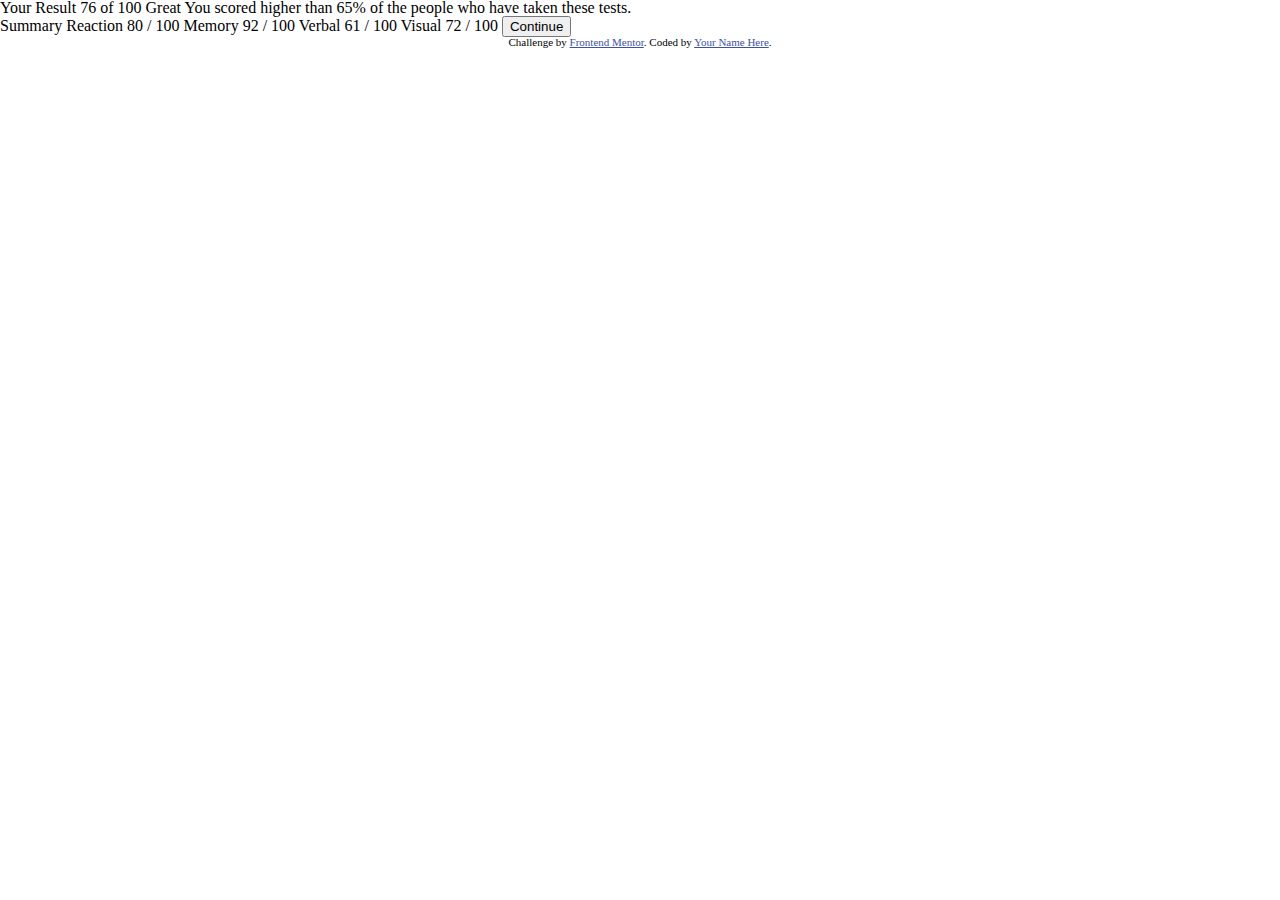
==== index.html @ 72ab96c1 "17h36 CSS" ====
<!DOCTYPE html>
<html lang="en">
<head>
  <meta charset="UTF-8">
  <meta name="viewport" content="width=device-width, initial-scale=1.0"> <!-- displays site properly based on user's device -->

  <link rel="icon" type="image/png" sizes="32x32" href="./assets/images/favicon-32x32.png">
  
  <link rel="stylesheet" href="./reset.css" />
  <link rel="stylesheet" href="./style.css" />

  <title>Frontend Mentor | Results summary component</title>

  <!-- Feel free to remove these styles or customise in your own stylesheet 👍 -->
  <style>
    .attribution { font-size: 11px; text-align: center; }
    .attribution a { color: hsl(228, 45%, 44%); }
  </style>
</head>
<body>
  <div id="main">
    <div id="results">
    Your Result
    76
    of 100
  
    Great
    You scored higher than 65% of the people who have taken these tests.
  
  </div>
  <div id="summary">
  
    
    Summary
  
    Reaction
    80 / 100
  
    Memory
    92 / 100
  
    Verbal
    61 / 100
  
    Visual
    72 / 100
  
   <button>Continue</button> 
  </div>
  </div>

  <div class="attribution">
    Challenge by <a href="https://www.frontendmentor.io?ref=challenge" target="_blank">Frontend Mentor</a>. 
    Coded by <a href="#">Your Name Here</a>.
  </div>
</body>
</html>
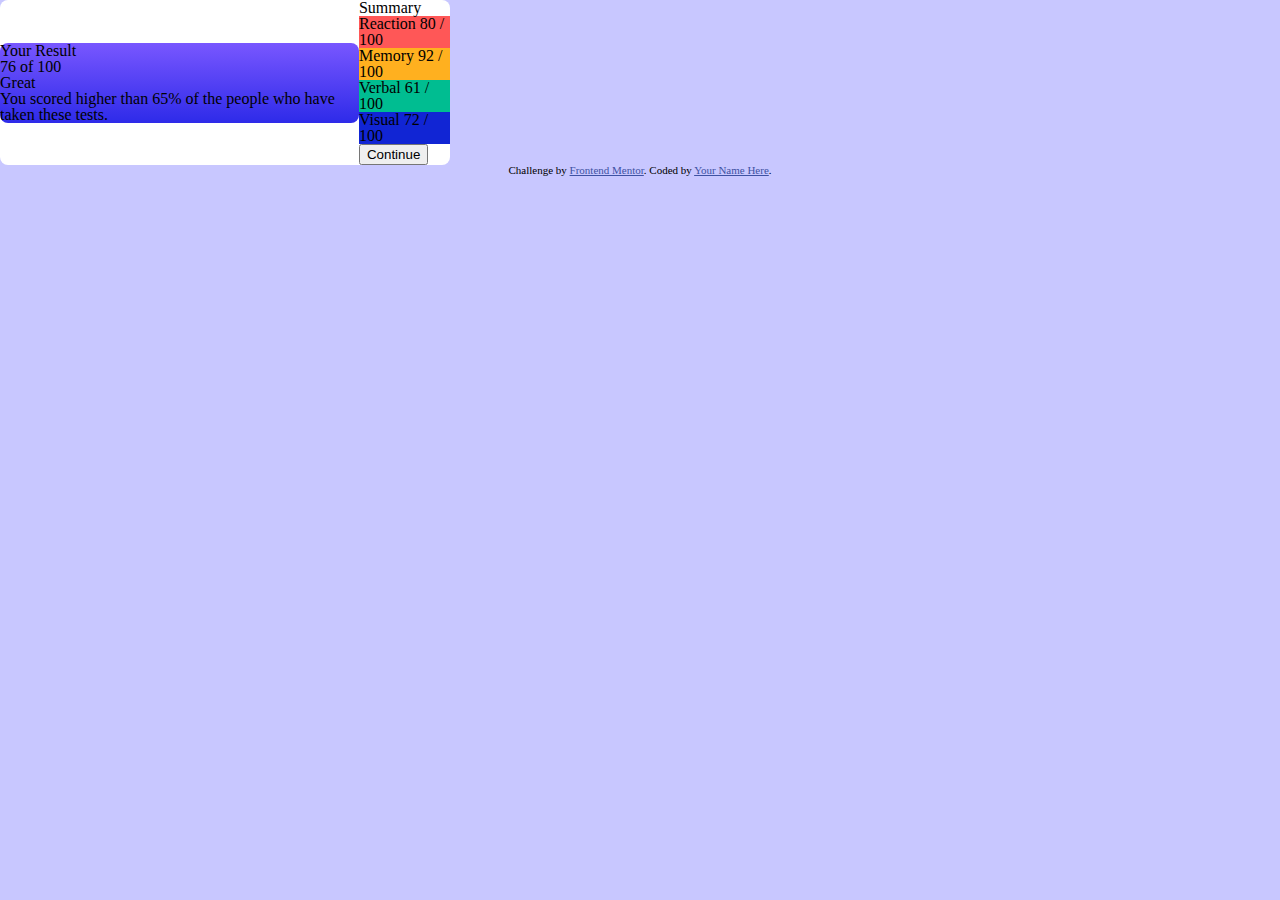
==== commit c4b6cb00: "18h44" ====
--- a/index.html
+++ b/index.html
@@ -20,32 +20,40 @@
 <body>
   <div id="main">
     <div id="results">
+      <div>
     Your Result
+    </div>
+    <div>
     76
     of 100
-  
+  </div>
+  <div>
     Great
+    </div>
+    <div>
     You scored higher than 65% of the people who have taken these tests.
-  
+  </div>
   </div>
   <div id="summary">
   
     
-    Summary
+  <div>Summary</div>
   
-    Reaction
-    80 / 100
+  <div id="reaction">Reaction
+    80 / 100</div>  
   
-    Memory
-    92 / 100
+    <div id="memory">Memory
+      92 / 100</div>
   
-    Verbal
-    61 / 100
+    <div id="verbal">Verbal
+      61 / 100</div>
   
-    Visual
-    72 / 100
-  
-   <button>Continue</button> 
+    <div id="visual">Visual
+      72 / 100</div>
+  <div>
+    <button>Continue</button>
+  </div>
+   
   </div>
   </div>
 
--- a/style.css
+++ b/style.css
@@ -0,0 +1,46 @@
+body {
+background: hsl(241, 100%, 89%);
+display: flex;
+justify-content: center;
+flex-direction: column;
+& #main {
+        display: flex;
+        background: white;
+        justify-content: center;
+        align-items: center;
+        width: 50vh;
+        border-radius: 8px;
+        & #results {
+display: flex;
+flex-direction: column;
+        
+        background: linear-gradient(hsl(252, 100%, 67%), hsl(241, 81%, 54%));
+    border-radius: 8px;
+    }
+& #summary {
+
+    & #reaction {
+        background: hsl(0, 100%, 67%);
+
+    }
+
+    & #memory {
+background: hsl(39, 100%, 56%);
+    }
+
+    & #verbal {
+        background: hsl(166, 100%, 37%);
+
+
+    }
+
+    & #visual {
+        background: hsl(234, 85%, 45%);
+
+
+    }
+}
+
+}
+
+}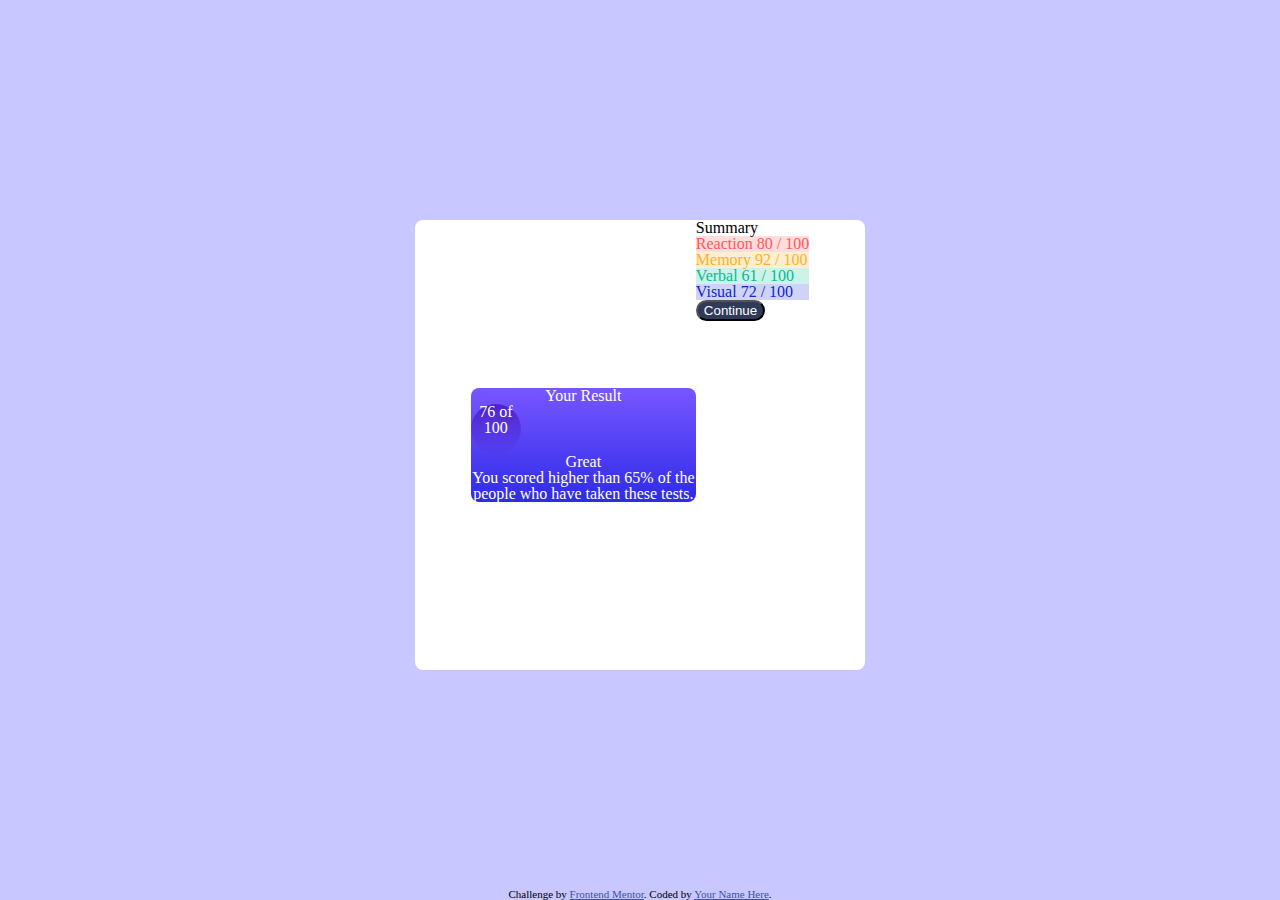
==== commit 5d580dc7: "21h33" ====
--- a/index.html
+++ b/index.html
@@ -23,7 +23,7 @@
       <div>
     Your Result
     </div>
-    <div>
+    <div id="note">
     76
     of 100
   </div>
--- a/style.css
+++ b/style.css
@@ -1,8 +1,10 @@
 body {
 background: hsl(241, 100%, 89%);
 display: flex;
-justify-content: center;
+justify-content: space-around;
 flex-direction: column;
+margin: auto;
+height: 100vh;
 & #main {
         display: flex;
         background: white;
@@ -10,34 +12,53 @@
         align-items: center;
         width: 50vh;
         border-radius: 8px;
+        margin: auto;
+        height: 50vh;
         & #results {
-display: flex;
-flex-direction: column;
-        
-        background: linear-gradient(hsl(252, 100%, 67%), hsl(241, 81%, 54%));
-    border-radius: 8px;
+            width: 25vh;
+            display: flex;
+            flex-direction: column;
+            color: white;
+            text-align: center;
+            background: linear-gradient(hsl(252, 100%, 67%), hsl(241, 81%, 54%));
+            border-radius: 8px;
+    & #note {
+        width: 25vh;
+        background: linear-gradient(hsla(256, 72%, 46%, 1), hsla(241, 72%, 46%, 0));
+        border-radius: 100px;
+        width: 50px;
+        height: 50px;
+        text-align: center;
+    }
     }
 & #summary {
-
+height: 50vh;
     & #reaction {
-        background: hsl(0, 100%, 67%);
+        background: hsla(0, 100%, 67%, 20%);
+        color: hsl(0, 100%, 67%);
 
     }
 
     & #memory {
-background: hsl(39, 100%, 56%);
+background: hsla(39, 100%, 56%, 20%);
+color: hsl(39, 100%, 56%);
     }
 
     & #verbal {
-        background: hsl(166, 100%, 37%);
-
-
+        background: hsla(166, 100%, 37%, 20%);
+color: hsl(166, 100%, 37%);
     }
 
     & #visual {
-        background: hsl(234, 85%, 45%);
+        background: hsla(234, 85%, 45%, 20%);
+        color: hsl(234, 85%, 45%);
+    }
 
 
+    & button {
+        background: hsl(224, 30%, 27%);
+        border-radius: 16px;
+        color: white;
     }
 }
 
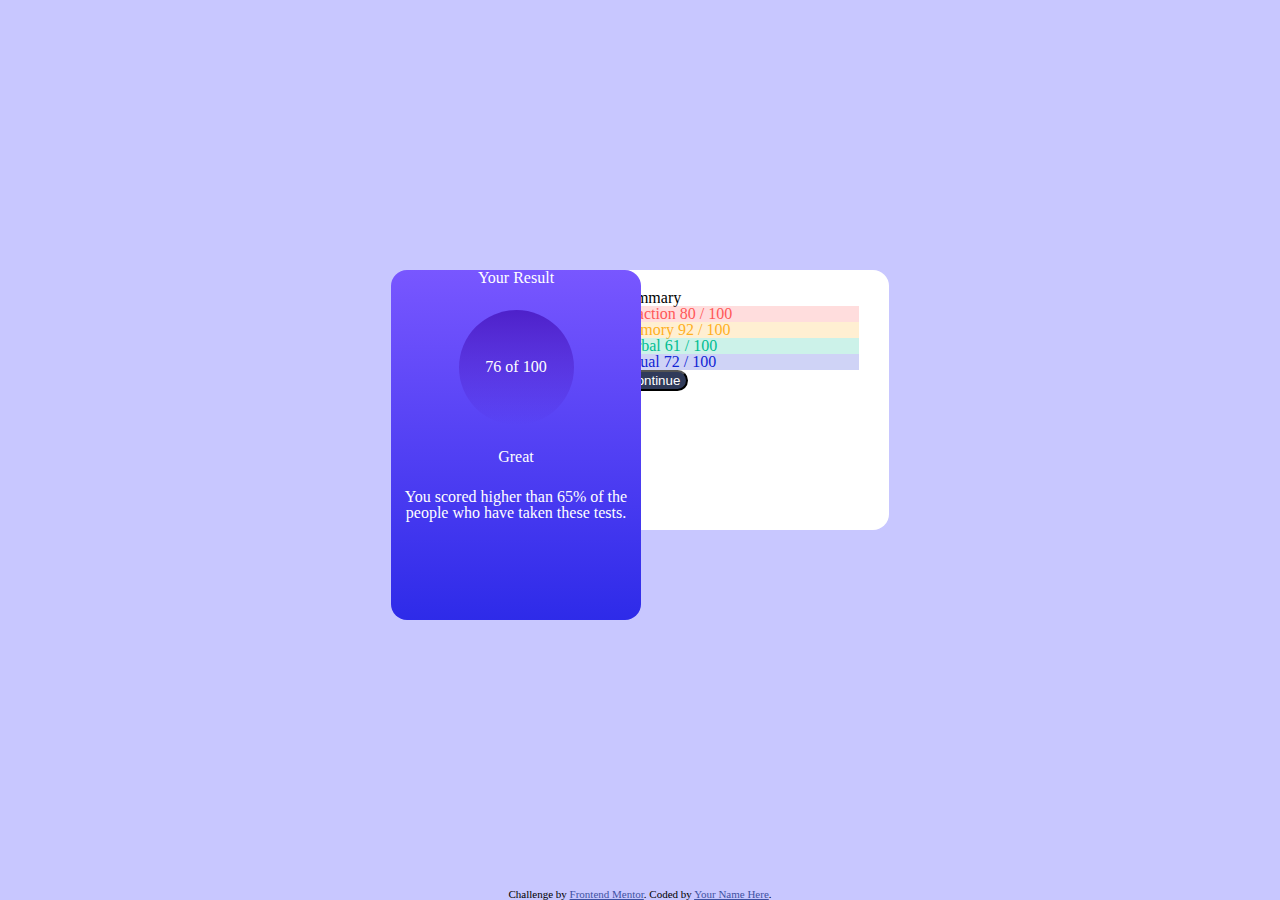
==== commit 6340f8a5: "9h53" ====
--- a/index.html
+++ b/index.html
@@ -1,65 +1,66 @@
 <!DOCTYPE html>
 <html lang="en">
-<head>
-  <meta charset="UTF-8">
-  <meta name="viewport" content="width=device-width, initial-scale=1.0"> <!-- displays site properly based on user's device -->
+  <head>
+    <meta charset="UTF-8" />
+    <meta name="viewport" content="width=device-width, initial-scale=1.0" />
+    <!-- displays site properly based on user's device -->
 
-  <link rel="icon" type="image/png" sizes="32x32" href="./assets/images/favicon-32x32.png">
-  
-  <link rel="stylesheet" href="./reset.css" />
-  <link rel="stylesheet" href="./style.css" />
+    <link
+      rel="icon"
+      type="image/png"
+      sizes="32x32"
+      href="./assets/images/favicon-32x32.png"
+    />
 
-  <title>Frontend Mentor | Results summary component</title>
+    <link rel="stylesheet" href="./reset.css" />
+    <link rel="stylesheet" href="./style.css" />
 
-  <!-- Feel free to remove these styles or customise in your own stylesheet 👍 -->
-  <style>
-    .attribution { font-size: 11px; text-align: center; }
-    .attribution a { color: hsl(228, 45%, 44%); }
-  </style>
-</head>
-<body>
-  <div id="main">
-    <div id="results">
-      <div>
-    Your Result
+    <title>Frontend Mentor | Results summary component</title>
+
+    <!-- Feel free to remove these styles or customise in your own stylesheet 👍 -->
+    <style>
+      .attribution {
+        font-size: 11px;
+        text-align: center;
+      }
+      .attribution a {
+        color: hsl(228, 45%, 44%);
+      }
+    </style>
+  </head>
+  <body>
+    <div id="main">
+      <div id="results">
+        <div>Your Result</div>
+        <div id="note">
+          <div class="content">76 of 100</div>
+        </div>
+        <div>Great</div>
+        <div>
+          You scored higher than 65% of the people who have taken these tests.
+        </div>
+      </div>
+      <div id="summary">
+        <div>Summary</div>
+
+        <div id="reaction">Reaction 80 / 100</div>
+
+        <div id="memory">Memory 92 / 100</div>
+
+        <div id="verbal">Verbal 61 / 100</div>
+
+        <div id="visual">Visual 72 / 100</div>
+        <div>
+          <button>Continue</button>
+        </div>
+      </div>
     </div>
-    <div id="note">
-    76
-    of 100
-  </div>
-  <div>
-    Great
+
+    <div class="attribution">
+      Challenge by
+      <a href="https://www.frontendmentor.io?ref=challenge" target="_blank"
+        >Frontend Mentor</a
+      >. Coded by <a href="#">Your Name Here</a>.
     </div>
-    <div>
-    You scored higher than 65% of the people who have taken these tests.
-  </div>
-  </div>
-  <div id="summary">
-  
-    
-  <div>Summary</div>
-  
-  <div id="reaction">Reaction
-    80 / 100</div>  
-  
-    <div id="memory">Memory
-      92 / 100</div>
-  
-    <div id="verbal">Verbal
-      61 / 100</div>
-  
-    <div id="visual">Visual
-      72 / 100</div>
-  <div>
-    <button>Continue</button>
-  </div>
-   
-  </div>
-  </div>
-
-  <div class="attribution">
-    Challenge by <a href="https://www.frontendmentor.io?ref=challenge" target="_blank">Frontend Mentor</a>. 
-    Coded by <a href="#">Your Name Here</a>.
-  </div>
-</body>
-</html>+  </body>
+</html>
--- a/style.css
+++ b/style.css
@@ -1,67 +1,104 @@
 body {
-background: hsl(241, 100%, 89%);
-display: flex;
-justify-content: space-around;
-flex-direction: column;
-margin: auto;
-height: 100vh;
-& #main {
+  background: hsl(241, 100%, 89%);
+  display: flex;
+  justify-content: space-around;
+  flex-direction: column;
+  margin: auto;
+  height: 100vh;
+  & #main {
+    display: flex;
+    /* background: white; */
+    justify-content: center;
+    /* align-items: center; */
+    /* width: 50vh; */
+    border-radius: 8px;
+    margin: auto;
+    /* height: 50vh; */
+
+    & #results {
+      min-height: 350px;
+      max-width: 50%;
+      min-width: 250px;
+      width: 30%;
+      height: 220px;
+      display: flex;
+      flex-direction: column;
+      color: white;
+      text-align: center;
+      background: linear-gradient(hsl(252, 100%, 67%), hsl(241, 81%, 54%));
+      border-radius: 16px;
+      gap: 24px;
+      /* justify-content: center; */
+      align-items: center;
+      transform: translate(16px);
+      z-index: 1;
+      & #note {
         display: flex;
-        background: white;
+
+        width: 115px;
+        height: 115px;
+        background: linear-gradient(
+          hsla(256, 72%, 46%, 1),
+          hsla(241, 72%, 46%, 0)
+        );
+        border-radius: 50%;
         justify-content: center;
+        text-align: center;
         align-items: center;
-        width: 50vh;
-        border-radius: 8px;
-        margin: auto;
-        height: 50vh;
-        & #results {
-            width: 25vh;
-            display: flex;
-            flex-direction: column;
-            color: white;
-            text-align: center;
-            background: linear-gradient(hsl(252, 100%, 67%), hsl(241, 81%, 54%));
-            border-radius: 8px;
-    & #note {
-        width: 25vh;
-        background: linear-gradient(hsla(256, 72%, 46%, 1), hsla(241, 72%, 46%, 0));
-        border-radius: 100px;
-        width: 50px;
-        height: 50px;
-        text-align: center;
+
+        & .content {
+          position: absolute;
+        }
+      }
     }
-    }
-& #summary {
-height: 50vh;
-    & #reaction {
+    & #summary {
+      display: flex;
+      flex-direction: column;
+      /* height: 50vh; */
+      /* width: 50vh; */
+      transform: translate(-16px);
+      background: white;
+      border-radius: 16px;
+
+      max-width: 50%;
+      width: 40%;
+      height: 220px;
+
+      padding: 20px 30px 20px 10px;
+
+      & #reaction {
         background: hsla(0, 100%, 67%, 20%);
         color: hsl(0, 100%, 67%);
+      }
 
-    }
+      & #memory {
+        background: hsla(39, 100%, 56%, 20%);
+        color: hsl(39, 100%, 56%);
+      }
 
-    & #memory {
-background: hsla(39, 100%, 56%, 20%);
-color: hsl(39, 100%, 56%);
-    }
+      & #verbal {
+        background: hsla(166, 100%, 37%, 20%);
+        color: hsl(166, 100%, 37%);
+      }
 
-    & #verbal {
-        background: hsla(166, 100%, 37%, 20%);
-color: hsl(166, 100%, 37%);
-    }
-
-    & #visual {
+      & #visual {
         background: hsla(234, 85%, 45%, 20%);
         color: hsl(234, 85%, 45%);
-    }
+      }
 
-
-    & button {
+      & button {
         background: hsl(224, 30%, 27%);
         border-radius: 16px;
         color: white;
+      }
     }
+  }
 }
 
+@media only screen and (max-width: 375px) {
+  body {
+    & #main {
+      flex-wrap: wrap;
+    }
+  }
 }
-
-}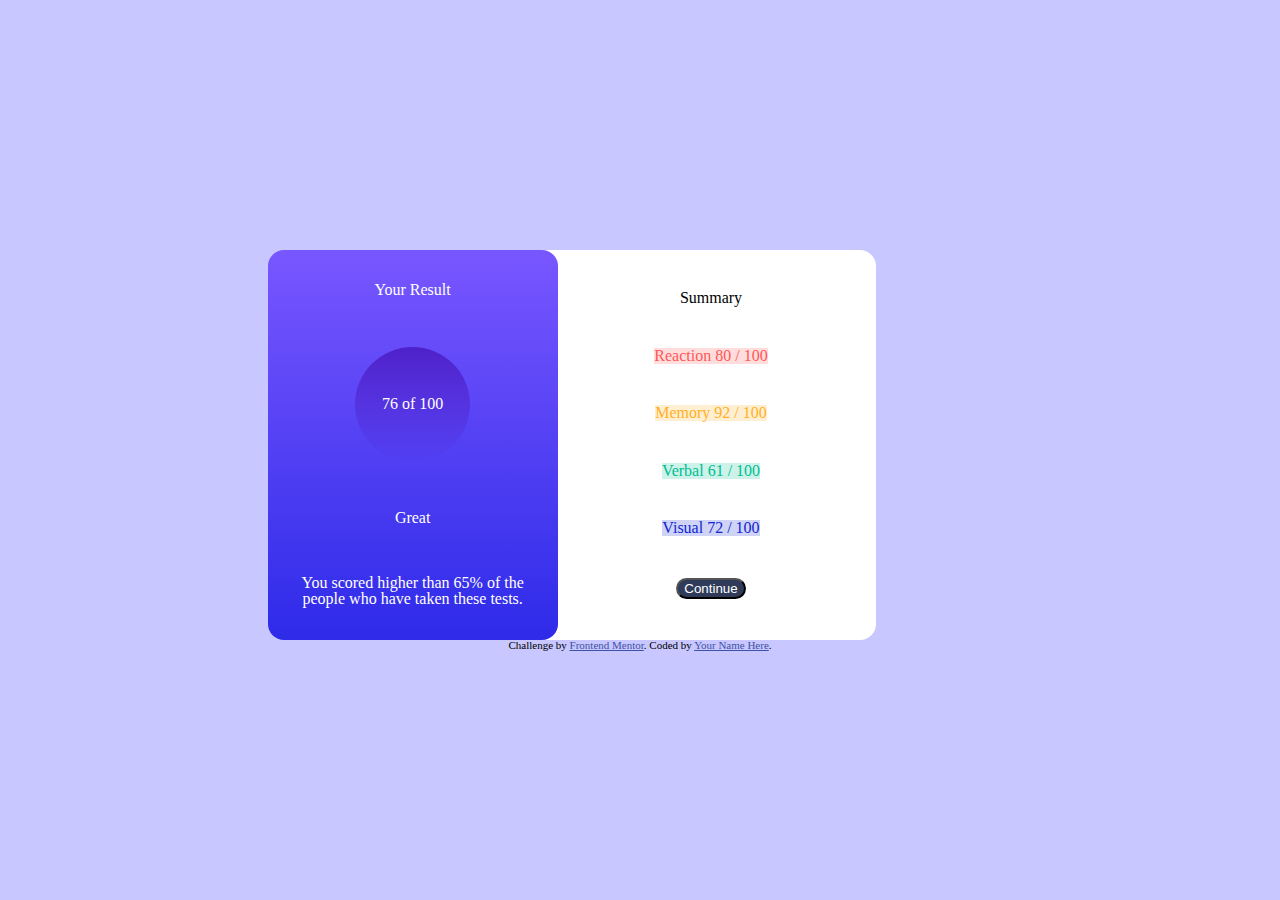
==== commit b74c6494: "13h11" ====
--- a/index.html
+++ b/index.html
@@ -30,7 +30,7 @@
   </head>
   <body>
     <div id="main">
-      <div id="results">
+      <div id="card_results">
         <div>Your Result</div>
         <div id="note">
           <div class="content">76 of 100</div>
@@ -40,7 +40,7 @@
           You scored higher than 65% of the people who have taken these tests.
         </div>
       </div>
-      <div id="summary">
+      <div id="card_summary">
         <div>Summary</div>
 
         <div id="reaction">Reaction 80 / 100</div>
--- a/style.css
+++ b/style.css
@@ -1,98 +1,110 @@
 body {
+  font-family: ;
   background: hsl(241, 100%, 89%);
   display: flex;
-  justify-content: space-around;
+  justify-content: center;
+  align-items: center;
   flex-direction: column;
-  margin: auto;
+  /* margin: auto; */
   height: 100vh;
-  & #main {
+  width: 100vw;
+ 
+& #main {
+  display: flex;
+  flex-direction: row;
+  & #card_results {
+    z-index: 1;
+    transform: translate(16px);
+    min-height: 350px;
+    max-width: 50%;
+    min-width: 250px;
+    width: 30%;
+    height: 220px;
+    border-radius: 16px;
+
     display: flex;
-    /* background: white; */
-    justify-content: center;
-    /* align-items: center; */
-    /* width: 50vh; */
-    border-radius: 8px;
-    margin: auto;
-    /* height: 50vh; */
+    flex-direction: column;
+    color: white;
+    text-align: center;
+    background: linear-gradient(hsl(252, 100%, 67%), hsl(241, 81%, 54%));
+  
+    gap: 24px;
+    /* justify-content: center; */
+    align-items: center;
+    justify-content: space-around;
 
-    & #results {
-      min-height: 350px;
-      max-width: 50%;
-      min-width: 250px;
-      width: 30%;
-      height: 220px;
+    padding: 20px;
+ 
+  
+    & #note {
       display: flex;
-      flex-direction: column;
-      color: white;
+
+      width: 115px;
+      height: 115px;
+      background: linear-gradient(
+        hsla(256, 72%, 46%, 1),
+        hsla(241, 72%, 46%, 0)
+      );
+      border-radius: 50%;
+      justify-content: center;
       text-align: center;
-      background: linear-gradient(hsl(252, 100%, 67%), hsl(241, 81%, 54%));
-      border-radius: 16px;
-      gap: 24px;
-      /* justify-content: center; */
       align-items: center;
-      transform: translate(16px);
-      z-index: 1;
-      & #note {
-        display: flex;
 
-        width: 115px;
-        height: 115px;
-        background: linear-gradient(
-          hsla(256, 72%, 46%, 1),
-          hsla(241, 72%, 46%, 0)
-        );
-        border-radius: 50%;
-        justify-content: center;
-        text-align: center;
-        align-items: center;
-
-        & .content {
-          position: absolute;
-        }
-      }
-    }
-    & #summary {
-      display: flex;
-      flex-direction: column;
-      /* height: 50vh; */
-      /* width: 50vh; */
-      transform: translate(-16px);
-      background: white;
-      border-radius: 16px;
-
-      max-width: 50%;
-      width: 40%;
-      height: 220px;
-
-      padding: 20px 30px 20px 10px;
-
-      & #reaction {
-        background: hsla(0, 100%, 67%, 20%);
-        color: hsl(0, 100%, 67%);
-      }
-
-      & #memory {
-        background: hsla(39, 100%, 56%, 20%);
-        color: hsl(39, 100%, 56%);
-      }
-
-      & #verbal {
-        background: hsla(166, 100%, 37%, 20%);
-        color: hsl(166, 100%, 37%);
-      }
-
-      & #visual {
-        background: hsla(234, 85%, 45%, 20%);
-        color: hsl(234, 85%, 45%);
-      }
-
-      & button {
-        background: hsl(224, 30%, 27%);
-        border-radius: 16px;
-        color: white;
+      & .content {
+        position: absolute;
       }
     }
   }
+  & #card_summary {
+    transform: translate(-16px);
+    min-width: 250px;
+    max-width: 50%;
+    width: 40%;
+    height: 220px;
+    min-height: 350px;
+    display: flex;
+    flex-direction: column;
+    justify-content: space-around;
+    align-items: center;
+    /* height: 50vh; */
+    /* width: 50vh; */
+   
+    background: white;
+    border-radius: 16px;
+padding: 20px 10px 20px 30px;
+ 
+
+    & #reaction {
+      background: hsla(0, 100%, 67%, 20%);
+      color: hsl(0, 100%, 67%);
+    }
+
+    & #memory {
+      background: hsla(39, 100%, 56%, 20%);
+      color: hsl(39, 100%, 56%);
+    }
+
+    & #verbal {
+      background: hsla(166, 100%, 37%, 20%);
+      color: hsl(166, 100%, 37%);
+    }
+
+    & #visual {
+      background: hsla(234, 85%, 45%, 20%);
+      color: hsl(234, 85%, 45%);
+    }
+
+    & button {
+      background: hsl(224, 30%, 27%);
+      border-radius: 16px;
+      color: white;
+    }
+  }
+ }
+
+
+   
+  
 }
 
 @media only screen and (max-width: 375px) {
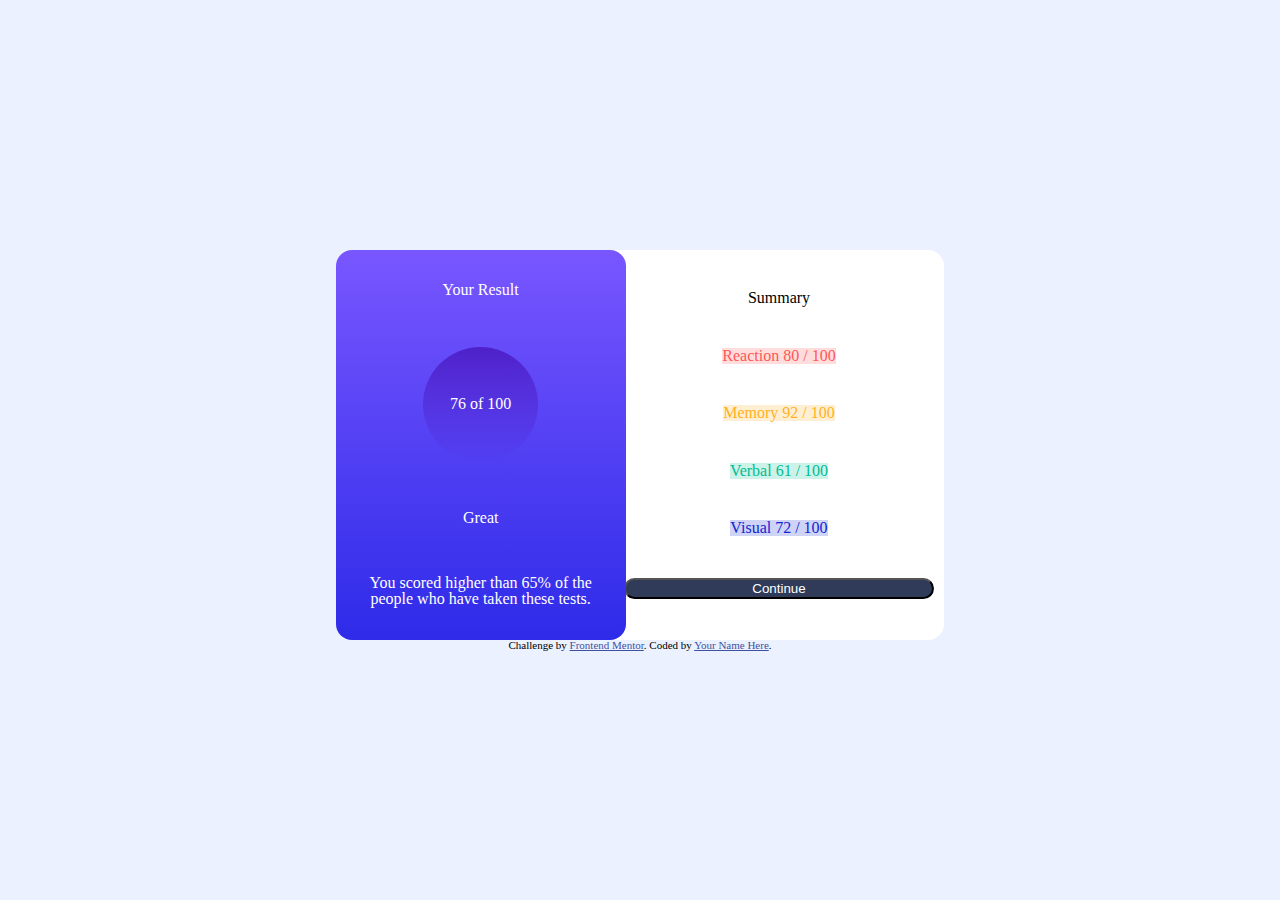
==== commit 098b0084: "15h24" ====
--- a/index.html
+++ b/index.html
@@ -50,7 +50,7 @@
         <div id="verbal">Verbal 61 / 100</div>
 
         <div id="visual">Visual 72 / 100</div>
-        <div>
+        <div id="button">
           <button>Continue</button>
         </div>
       </div>
--- a/style.css
+++ b/style.css
@@ -1,17 +1,18 @@
 body {
-  font-family: ;
-  background: hsl(241, 100%, 89%);
+  /* font-family: ; */
+  background: hsl(221, 100%, 96%);
   display: flex;
   justify-content: center;
   align-items: center;
   flex-direction: column;
   /* margin: auto; */
   height: 100vh;
-  width: 100vw;
+  /* width: 100vw; */
  
 & #main {
   display: flex;
   flex-direction: row;
+  justify-content: center;
   & #card_results {
     z-index: 1;
     transform: translate(16px);
@@ -94,10 +95,22 @@
       color: hsl(234, 85%, 45%);
     }
 
-    & button {
-      background: hsl(224, 30%, 27%);
-      border-radius: 16px;
-      color: white;
+    &   #button { 
+      display: flex;
+      justify-content: center;
+      width: 100%;
+      & button {
+        background: hsl(224, 30%, 27%);
+        border-radius: 16px;
+        color: white;
+        display: flex;
+        flex-direction: column;
+        justify-content: center;
+   
+        width: 100%;
+    }
+    
+    
     }
   }
  }
@@ -109,8 +122,67 @@
 
 @media only screen and (max-width: 375px) {
   body {
-    & #main {
-      flex-wrap: wrap;
+ 
+ 
+& #main {
+  flex-wrap: wrap;
+
+
+  & #card_results {
+    transform: translate(0px, 8px);
+
+    padding: 0;
+    
+ 
+  
+    & #note {
+     
+      }
     }
+  
+  & #card_summary {
+    transform: translate(0px, -8px);
+
+    padding: inherit;
+    
+ 
+
+    & #reaction {
+
+    }
+
+    & #memory {
+
+    }
+
+    & #verbal {
+      
+    }
+
+    & #visual {
+  
+    }
+
+    & #button {
+      display: flex;
+      justify-content: center;
+      width: 100%;
+      & button {
+        display: flex;
+        flex-direction: column;
+        justify-content: center;
+        /* width: 45vh; */
+        width: 100%;
+       }
+      }
+   
+
+
   }
+ }
 }
+
+
+   
+  
+}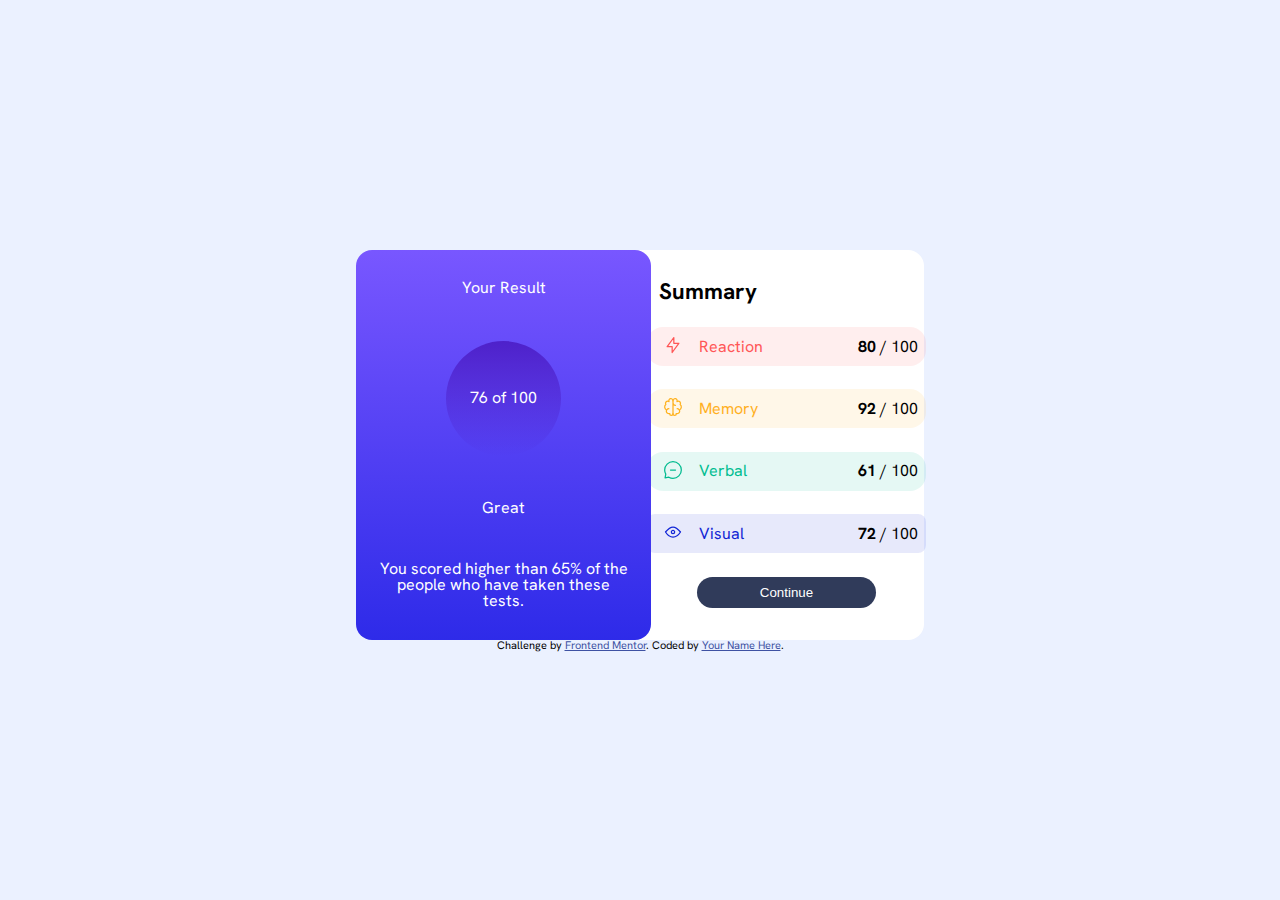
==== commit 032b36e1: "11h33" ====
--- a/index.html
+++ b/index.html
@@ -14,6 +14,10 @@
 
     <link rel="stylesheet" href="./reset.css" />
     <link rel="stylesheet" href="./style.css" />
+
+    <style>
+      @import url("https://fonts.googleapis.com/css2?family=Hanken+Grotesk:ital,wght@0,100..900;1,100..900&family=Inter:ital,opsz,wght@0,14..32,100..900;1,14..32,100..900&family=Roboto:ital,wdth,wght@0,75..100,100..900;1,75..100,100..900&family=Young+Serif&display=swap");
+    </style>
 
     <title>Frontend Mentor | Results summary component</title>
 
@@ -41,15 +45,126 @@
         </div>
       </div>
       <div id="card_summary">
-        <div>Summary</div>
+        <div id="summary">Summary</div>
 
-        <div id="reaction">Reaction 80 / 100</div>
+        <div id="div_reaction">
+          <div class="link_memory">
+            <svg
+              xmlns="http://www.w3.org/2000/svg"
+              width="20"
+              height="20"
+              fill="none"
+              viewBox="0 0 20 20"
+            >
+              <path
+                stroke="#F55"
+                stroke-linecap="round"
+                stroke-linejoin="round"
+                stroke-width="1.25"
+                d="M10.833 8.333V2.5l-6.666 9.167h5V17.5l6.666-9.167h-5Z"
+              />
+            </svg>
+          </div>
+          <div id="reaction">
+            Reaction<span class="spantext">
+              <span class="bold"> 80 </span> / 100</span
+            >
+          </div>
+        </div>
 
-        <div id="memory">Memory 92 / 100</div>
+        <div id="div_memory">
+          <div class="link_memory">
+            <svg
+              xmlns="http://www.w3.org/2000/svg"
+              width="20"
+              height="20"
+              fill="none"
+              viewBox="0 0 20 20"
+            >
+              <path
+                stroke="#FFB21E"
+                stroke-linecap="round"
+                stroke-linejoin="round"
+                stroke-width="1.25"
+                d="M5.833 11.667a2.5 2.5 0 1 0 .834 4.858"
+              />
+              <path
+                stroke="#FFB21E"
+                stroke-linecap="round"
+                stroke-linejoin="round"
+                stroke-width="1.25"
+                d="M3.553 13.004a3.333 3.333 0 0 1-.728-5.53m.025-.067a2.083 2.083 0 0 1 2.983-2.824m.199.054A2.083 2.083 0 1 1 10 3.75v12.917a1.667 1.667 0 0 1-3.333 0M10 5.833a2.5 2.5 0 0 0 2.5 2.5m1.667 3.334a2.5 2.5 0 1 1-.834 4.858"
+              />
+              <path
+                stroke="#FFB21E"
+                stroke-linecap="round"
+                stroke-linejoin="round"
+                stroke-width="1.25"
+                d="M16.447 13.004a3.334 3.334 0 0 0 .728-5.53m-.025-.067a2.083 2.083 0 0 0-2.983-2.824M10 3.75a2.085 2.085 0 0 1 2.538-2.033 2.084 2.084 0 0 1 1.43 2.92m-.635 12.03a1.667 1.667 0 0 1-3.333 0"
+              />
+            </svg>
+          </div>
+          <div id="memory">
+            Memory
+            <span class="spantext"> <span class="bold">92</span> / 100</span>
+          </div>
+        </div>
 
-        <div id="verbal">Verbal 61 / 100</div>
+        <div id="div_verbal">
+          <div class="link_verbal">
+            <svg
+              xmlns="http://www.w3.org/2000/svg"
+              width="20"
+              height="20"
+              fill="none"
+              viewBox="0 0 20 20"
+            >
+              <path
+                stroke="#00BB8F"
+                stroke-linecap="round"
+                stroke-linejoin="round"
+                stroke-width="1.25"
+                d="M7.5 10h5M10 18.333A8.333 8.333 0 1 0 1.667 10c0 1.518.406 2.942 1.115 4.167l-.699 3.75 3.75-.699A8.295 8.295 0 0 0 10 18.333Z"
+              />
+            </svg>
+          </div>
+          <div id="verbal">
+            Verbal
+            <span class="spantext"><span class="bold">61</span> / 100</span>
+          </div>
+        </div>
 
-        <div id="visual">Visual 72 / 100</div>
+        <div id="div_visual">
+          <div class="link_visual">
+            <svg
+              xmlns="http://www.w3.org/2000/svg"
+              width="20"
+              height="20"
+              fill="none"
+              viewBox="0 0 20 20"
+            >
+              <path
+                stroke="#1125D6"
+                stroke-linecap="round"
+                stroke-linejoin="round"
+                stroke-width="1.25"
+                d="M10 11.667a1.667 1.667 0 1 0 0-3.334 1.667 1.667 0 0 0 0 3.334Z"
+              />
+              <path
+                stroke="#1125D6"
+                stroke-linecap="round"
+                stroke-linejoin="round"
+                stroke-width="1.25"
+                d="M17.5 10c-1.574 2.492-4.402 5-7.5 5s-5.926-2.508-7.5-5C4.416 7.632 6.66 5 10 5s5.584 2.632 7.5 5Z"
+              />
+            </svg>
+          </div>
+          <div id="visual">
+            Visual
+            <span class="spantext"><span class="bold">72</span> / 100</span>
+          </div>
+        </div>
+
         <div id="button">
           <button>Continue</button>
         </div>
--- a/style.css
+++ b/style.css
@@ -1,3 +1,18 @@
+@import url('https://fonts.googleapis.com/css2?family=Hanken+Grotesk:ital,wght@0,100..900;1,100..900&family=Inter:ital,opsz,wght@0,14..32,100..900;1,14..32,100..900&family=Roboto:ital,wdth,wght@0,75..100,100..900;1,75..100,100..900&family=Young+Serif&display=swap');
+
+html {
+  font-family: "Hanken Grotesk" ;
+}
+
+.spantext {
+  color: black;
+}
+
+.bold {
+  font-weight: bold;
+}
+
+
 body {
   /* font-family: ; */
   background: hsl(221, 100%, 96%);
@@ -60,7 +75,7 @@
     transform: translate(-16px);
     min-width: 250px;
     max-width: 50%;
-    width: 40%;
+    width: 30%;
     height: 220px;
     min-height: 350px;
     display: flex;
@@ -69,55 +84,123 @@
     align-items: center;
     /* height: 50vh; */
     /* width: 50vh; */
-   
     background: white;
     border-radius: 16px;
-padding: 20px 10px 20px 30px;
- 
-
-    & #reaction {
-      background: hsla(0, 100%, 67%, 20%);
-      color: hsl(0, 100%, 67%);
-    }
-
-    & #memory {
-      background: hsla(39, 100%, 56%, 20%);
-      color: hsl(39, 100%, 56%);
-    }
-
-    & #verbal {
-      background: hsla(166, 100%, 37%, 20%);
-      color: hsl(166, 100%, 37%);
-    }
-
-    & #visual {
-      background: hsla(234, 85%, 45%, 20%);
-      color: hsl(234, 85%, 45%);
-    }
-
-    &   #button { 
-      display: flex;
-      justify-content: center;
+    padding: 20px 10px 20px 40px;
+ 
+  
+  & #summary { 
+    font-size: 1.4rem;
+    font-weight: bold;
+display: flex;
+width: 100%;
+      }
+
+& #div_reaction {
+  border-radius: 16px;
+  display: flex;
+  background: hsla(0, 100%, 67%, 0.1);
+  justify-content: center;
       width: 100%;
-      & button {
-        background: hsl(224, 30%, 27%);
-        border-radius: 16px;
-        color: white;
-        display: flex;
-        flex-direction: column;
-        justify-content: center;
-   
-        width: 100%;
-    }
-    
-    
-    }
-  }
+      align-items: center;
+      padding: 8px;
+      padding-left: 16px;
+  & #reaction {
+    display: flex;
+    color: hsl(0, 100%, 67%);
+    width: 100%;
+    justify-content: space-between;
+    padding-left: 16px;
+    
+    } 
+  }
+
+
+
+& #div_memory {
+  border-radius: 16px;
+  display: flex;
+  justify-content: center;
+    width: 100%;
+  background: hsla(39, 100%, 56%, 10%);
+  align-items: center;
+  padding: 8px;
+  padding-left: 16px;
+  & #memory {
+    color: hsl(39, 100%, 56%);
+    display: flex;
+    justify-content: space-between;
+    width: 100%;
+    padding-left: 16px;
+    
+    }
+  }
+
+
+& #div_verbal {
+  border-radius: 16px;
+  display: flex;
+  justify-content: center;
+    width: 100%;
+  background: hsla(166, 100%, 37%, 10%);
+  align-items: center;
+  padding: 8px;
+  padding-left: 16px;
+  & #verbal {
+    color: hsl(166, 100%, 37%);
+    display: flex;
+    justify-content: space-between;
+    width: 100%;
+    padding-left: 16px;
+   
+    }
+  }
+
+
+& #div_visual {
+  border-radius: 8px;
+  display: flex;
+  background: hsla(234, 85%, 45%, 10%);
+  justify-content: center;
+  width: 100%;
+  align-items: center;
+  padding: 8px;
+  padding-left: 16px;
+  & #visual { 
+    color: hsl(234, 85%, 45%);
+    display: flex;
+    justify-content: space-between;
+    width: 100%;
+    padding-left: 16px;
+   
+    }
+  }
+
+
+& #button { 
+display: flex;
+justify-content: center;
+width: 100%;
+& button {
+background: hsl(224, 30%, 27%);
+border-radius: 16px;
+color: white;
+display: flex;
+flex-direction: column;
+justify-content: center;
+width: 70%;
+border: none;
+padding: 8px;
+}
+
+
+}
+
+   
+     
+   
  }
-
-
-   
-  
+}  
 }
 
 @media only screen and (max-width: 375px) {
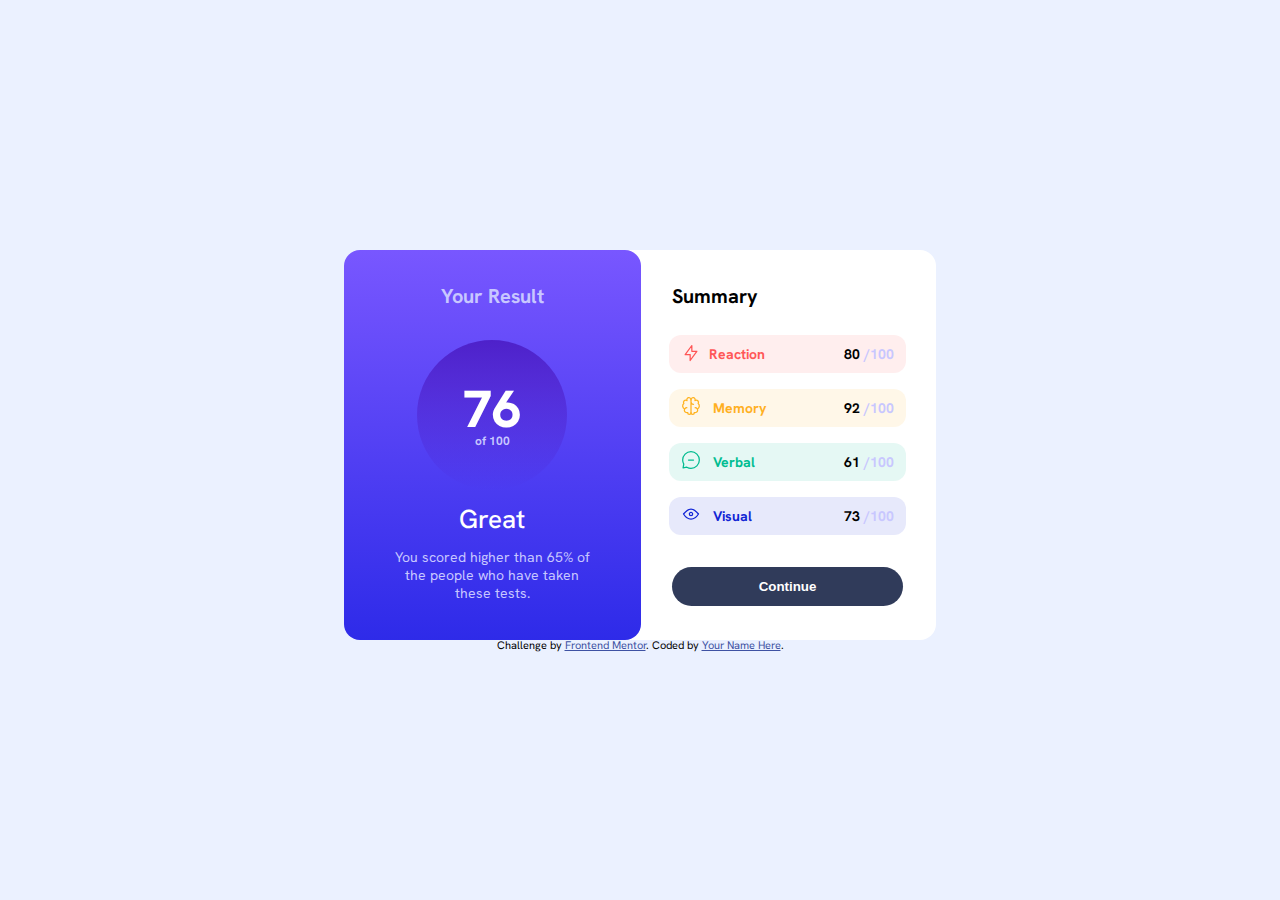
==== commit 7dd0b482: "18h46" ====
--- a/index.html
+++ b/index.html
@@ -35,12 +35,12 @@
   <body>
     <div id="main">
       <div id="card_results">
-        <div>Your Result</div>
+        <div id="your_result">Your Result</div>
         <div id="note">
-          <div class="content">76 of 100</div>
+          <div class="content"> <h2>76</h2> <h3>of 100</h3> </div>
         </div>
-        <div>Great</div>
-        <div>
+        <div id="great">Great</div>
+        <div id="higher">
           You scored higher than 65% of the people who have taken these tests.
         </div>
       </div>
@@ -66,9 +66,9 @@
             </svg>
           </div>
           <div id="reaction">
-            Reaction<span class="spantext">
-              <span class="bold"> 80 </span> / 100</span
-            >
+            Reaction <span> <span class="black">
+               80 </span> <span class="lavender">/100</span
+            ></span>
           </div>
         </div>
 
@@ -106,7 +106,7 @@
           </div>
           <div id="memory">
             Memory
-            <span class="spantext"> <span class="bold">92</span> / 100</span>
+         <span> <span class="black">92</span><span class="lavender"> /100</span></span>
           </div>
         </div>
 
@@ -130,7 +130,7 @@
           </div>
           <div id="verbal">
             Verbal
-            <span class="spantext"><span class="bold">61</span> / 100</span>
+           <span> <span class="black">61</span> <span class="lavender"> /100</span></span>
           </div>
         </div>
 
@@ -161,12 +161,12 @@
           </div>
           <div id="visual">
             Visual
-            <span class="spantext"><span class="bold">72</span> / 100</span>
+           <span> <span class="black">73</span> <span class="lavender"> /100</span></span>
           </div>
         </div>
 
         <div id="button">
-          <button>Continue</button>
+          <button> <a href="/"> Continue</a></button>
         </div>
       </div>
     </div>
--- a/style.css
+++ b/style.css
@@ -2,16 +2,16 @@
 
 html {
   font-family: "Hanken Grotesk" ;
-}
-
-.spantext {
-  color: black;
-}
-
-.bold {
-  font-weight: bold;
-}
-
+  font-size: 18px;
+}
+
+.black {
+color: black;
+}
+
+.lavender {
+  color : hsl(241, 100%, 89%);
+}
 
 body {
   /* font-family: ; */
@@ -33,30 +33,35 @@
     transform: translate(16px);
     min-height: 350px;
     max-width: 50%;
-    min-width: 250px;
+    min-width: 245px;
     width: 30%;
-    height: 220px;
+    height: 210px;
     border-radius: 16px;
 
     display: flex;
     flex-direction: column;
-    color: white;
+    color: hsl(241, 100%, 89%);
     text-align: center;
     background: linear-gradient(hsl(252, 100%, 67%), hsl(241, 81%, 54%));
   
-    gap: 24px;
+    gap: 16px;
     /* justify-content: center; */
     align-items: center;
-    justify-content: space-around;
-
     padding: 20px;
- 
-  
+   
+ 
+  & #your_result {
+    font-size: 20px;
+    font-weight: 700;
+    padding-top: 16px;
+    padding-bottom: 18px;
+
+  }
     & #note {
       display: flex;
-
-      width: 115px;
-      height: 115px;
+      
+      width: 150px;
+      height: 150px;
       background: linear-gradient(
         hsla(256, 72%, 46%, 1),
         hsla(241, 72%, 46%, 0)
@@ -65,18 +70,52 @@
       justify-content: center;
       text-align: center;
       align-items: center;
+      
+
+      & h2 {
+        font-size: 52px;
+        font-weight: 800;
+        color: white; 
+      }
+      & h3 {
+        font-size: 12px;
+        font-weight: 700;
+
+
+      }
 
       & .content {
+        /* position: relative; */
         position: absolute;
-      }
+
+        
+      }
+    }
+
+    & #great {
+      font-size: 26px;
+      font-weight: 500;
+      color: white;
+      
+     
+      
+    }
+
+    & #higher {
+      font-size: 14px;
+      padding: 0px 25px 0px 25px;
+      line-height: 18px;
+     
+    
+
     }
   }
   & #card_summary {
     transform: translate(-16px);
-    min-width: 250px;
+    min-width: 245px;
     max-width: 50%;
     width: 30%;
-    height: 220px;
+    height: 210px;
     min-height: 350px;
     display: flex;
     flex-direction: column;
@@ -86,93 +125,105 @@
     /* width: 50vh; */
     background: white;
     border-radius: 16px;
-    padding: 20px 10px 20px 40px;
+    padding: 30px 20px 10px 50px;
+   
  
   
   & #summary { 
-    font-size: 1.4rem;
+    font-size: 1.1rem;
     font-weight: bold;
 display: flex;
-width: 100%;
+width: 90%;
+margin-bottom: 12px;
+
       }
 
 & #div_reaction {
-  border-radius: 16px;
+  border-radius: 12px;
   display: flex;
   background: hsla(0, 100%, 67%, 0.1);
   justify-content: center;
-      width: 100%;
+      width: 85%;
       align-items: center;
-      padding: 8px;
-      padding-left: 16px;
+      padding: 6px 6px 6px 12px;
+      
+     
   & #reaction {
     display: flex;
     color: hsl(0, 100%, 67%);
     width: 100%;
     justify-content: space-between;
-    padding-left: 16px;
-    
+        padding: 6px 6px 6px 8px;
+        font-weight: 700;
+        font-size: 14px;
     } 
   }
 
 
 
 & #div_memory {
-  border-radius: 16px;
-  display: flex;
-  justify-content: center;
-    width: 100%;
+  border-radius: 12px;
+  display: flex;
+  justify-content: center;
+    width: 85%;
   background: hsla(39, 100%, 56%, 10%);
   align-items: center;
-  padding: 8px;
-  padding-left: 16px;
+  padding: 6px 6px 6px 12px;
+  
+ 
   & #memory {
     color: hsl(39, 100%, 56%);
     display: flex;
     justify-content: space-between;
     width: 100%;
-    padding-left: 16px;
+    padding: 6px 6px 6px 12px;
+    font-weight: 700;
+    font-size: 14px;
+    
+
     
     }
   }
 
 
 & #div_verbal {
-  border-radius: 16px;
-  display: flex;
-  justify-content: center;
-    width: 100%;
+  border-radius: 12px;
+  display: flex;
+  justify-content: center;
+    width: 85%;
   background: hsla(166, 100%, 37%, 10%);
   align-items: center;
-  padding: 8px;
-  padding-left: 16px;
+  padding: 6px 6px 6px 12px;
+
   & #verbal {
     color: hsl(166, 100%, 37%);
     display: flex;
     justify-content: space-between;
     width: 100%;
-    padding-left: 16px;
-   
+    padding: 6px 6px 6px 12px;
+    font-weight: 700;
+    font-size: 14px;
     }
   }
 
 
 & #div_visual {
-  border-radius: 8px;
+  border-radius: 12px;
   display: flex;
   background: hsla(234, 85%, 45%, 10%);
   justify-content: center;
-  width: 100%;
+  width: 85%;
   align-items: center;
-  padding: 8px;
-  padding-left: 16px;
+  padding: 6px 6px 6px 12px;
+
   & #visual { 
     color: hsl(234, 85%, 45%);
     display: flex;
     justify-content: space-between;
     width: 100%;
-    padding-left: 16px;
-   
+    padding: 6px 6px 6px 12px;
+    font-weight: 700;
+    font-size: 14px;
     }
   }
 
@@ -181,18 +232,33 @@
 display: flex;
 justify-content: center;
 width: 100%;
+padding-top: 16px;
+& a {
+  text-decoration: none;
+  color: white;
+}
+
+
 & button {
 background: hsl(224, 30%, 27%);
-border-radius: 16px;
+border-radius: 32px;
 color: white;
 display: flex;
 flex-direction: column;
 justify-content: center;
-width: 70%;
+width: 90%;
 border: none;
-padding: 8px;
-}
-
+align-items: center;
+padding: 12px;
+font-weight: 700;
+margin-bottom: 16px;
+
+
+}
+& button:hover {     
+  
+  background: linear-gradient(hsl(252, 100%, 67%), hsl(241, 81%, 54%));    
+}
 
 }
 
@@ -203,59 +269,103 @@
 }  
 }
 
-@media only screen and (max-width: 375px) {
+@media only screen and (max-width: 400px) {
   body {
  
  
 & #main {
   flex-wrap: wrap;
+  width: 100%;
 
 
   & #card_results {
-    transform: translate(0px, 8px);
-
+    transform: translate(0px, 0px);
     padding: 0;
-    
- 
-  
+    width: 100%;
+    max-width: 100%;
+ border-radius: 0 0 32px 32px;
+ box-shadow: 0px 35px 5px hsla(241, 81%, 54%, 0.044);
+ height: 270px;
+ min-height: 400px;
+ & #your_result {
+  padding-top: 70px;
+  
+ }
     & #note {
      
       }
+
+      & #higher {
+        padding: 0px 60px;
+        font-size: 16px;
+      }
     }
   
   & #card_summary {
-    transform: translate(0px, -8px);
-
+    transform: translate(0px, -30px);
+    width: 100%;
+    max-width: 100%;
     padding: inherit;
-    
- 
-
-    & #reaction {
-
-    }
-
-    & #memory {
-
-    }
-
-    & #verbal {
-      
-    }
-
-    & #visual {
-  
-    }
+    min-height: 450px;
+
+    
+ & #summary {
+  padding-top: 60px;
+  padding-left: 18px;
+  
+  
+ }
+
+    & #div_reaction {
+      padding: 12px 0px;
+  
+      & #reaction {
+        width: 80%;
+        font-size: 16px;}
+      
+
+    }
+
+& #div_memory {
+  padding: 12px 0px;
+  & #memory {
+    width: 80%;
+    font-size: 16px;
+
+} }
+
+& #div_verbal {
+  padding: 12px 0px;
+  & #verbal {
+    width: 80%;
+    font-size: 16px;
+
+
+} }
+
+& #div_visual {
+  padding: 12px 0px;
+  
+  & #visual {
+    width: 80%;
+    font-size: 16px;
+
+ }
+}
 
     & #button {
       display: flex;
       justify-content: center;
-      width: 100%;
+      width: 90%;
+    
       & button {
         display: flex;
         flex-direction: column;
         justify-content: center;
         /* width: 45vh; */
         width: 100%;
+        padding: 18px 0px 18px 0px;
+        font-size: 18px;
        }
       }
    
